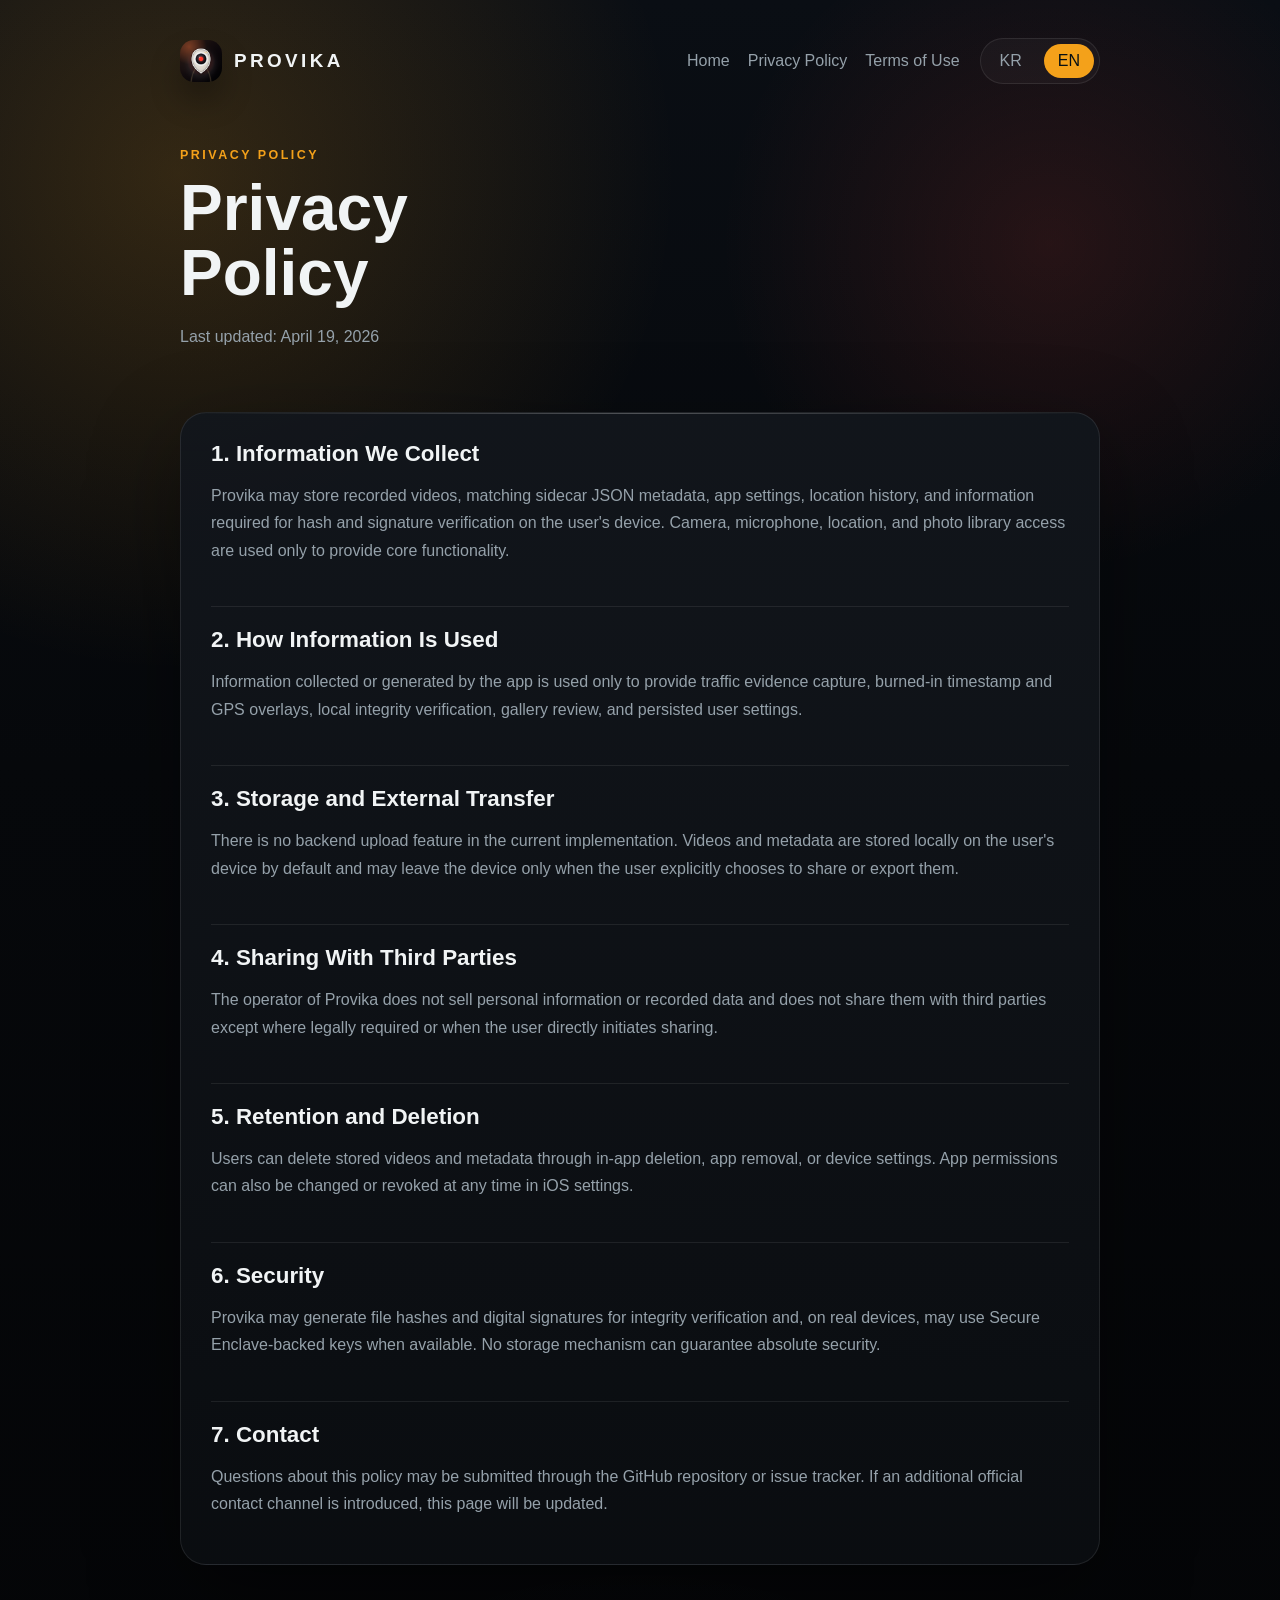
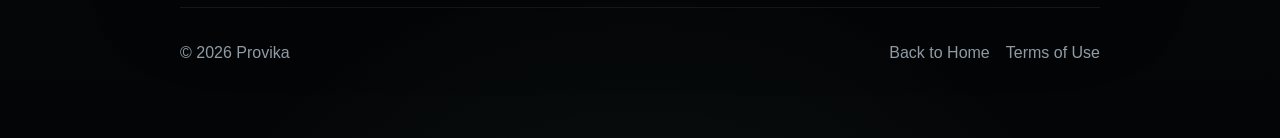
==== docs/privacy.html @ 461ba438 "docs: 프로젝트 랜딩 페이지 및 약관·개인정보처리방침 페이지 추가 Co-Authored-By: Claude Opus 4.7 (1M context) <noreply@anthrop" ====
<!DOCTYPE html>
<html lang="ko">
<head>
  <meta charset="UTF-8">
  <meta name="viewport" content="width=device-width, initial-scale=1.0">
  <title>Provika Privacy Policy</title>
  <meta
    name="description"
    content="Provika 개인정보 처리방침"
  >
  <link rel="stylesheet" href="./styles.css">
</head>
<body data-page="privacy">
  <div class="site-shell site-shell-legal">
    <header class="topbar">
      <a class="brand" href="./index.html" aria-label="Provika home">
        <span class="brand-mark">
          <img src="./assets/provika-icon.png" alt="Provika icon">
        </span>
        <span class="brand-text">PROVIKA</span>
      </a>
      <div class="topbar-actions">
        <nav class="topnav">
          <a href="./index.html" data-i18n="legal.nav.home">홈</a>
          <a href="./privacy.html" data-i18n="nav.privacy">개인정보 처리방침</a>
          <a href="./terms.html" data-i18n="nav.terms">이용 약관</a>
        </nav>
        <div class="language-toggle" aria-label="Language selector">
          <button type="button" class="lang-button is-active" data-lang-button="ko">KR</button>
          <button type="button" class="lang-button" data-lang-button="en">EN</button>
        </div>
      </div>
    </header>

    <main class="legal-page">
      <div class="section-heading">
        <p class="eyebrow" data-i18n="privacy.eyebrow">PRIVACY POLICY</p>
        <h1 data-i18n="privacy.title">개인정보 처리방침</h1>
        <p class="section-copy" data-i18n="privacy.updated">최종 업데이트: 2026년 4월 19일</p>
      </div>

      <article class="legal-card">
        <section>
          <h2 data-i18n="privacy.section1.title">1. 수집하는 정보</h2>
          <p data-i18n="privacy.section1.body">
            Provika는 녹화 영상, 영상에 대응하는 sidecar JSON 메타데이터, 앱 설정, 위치 이력, 해시와 서명 검증에 필요한 정보를
            기기 안에 저장할 수 있습니다. 카메라, 마이크, 위치, 사진 라이브러리 접근은 기능 제공을 위해서만 사용됩니다.
          </p>
        </section>
        <section>
          <h2 data-i18n="privacy.section2.title">2. 정보 사용 목적</h2>
          <p data-i18n="privacy.section2.body">
            수집되거나 생성된 정보는 교통 위반 증거 촬영, 프레임 내 타임스탬프 및 GPS 오버레이, 로컬 무결성 검증, 갤러리 조회,
            사용자 설정 유지 기능을 제공하기 위해서만 사용됩니다.
          </p>
        </section>
        <section>
          <h2 data-i18n="privacy.section3.title">3. 저장 및 외부 전송</h2>
          <p data-i18n="privacy.section3.body">
            현재 구현에는 백엔드 업로드 기능이 없습니다. 영상과 메타데이터는 기본적으로 사용자의 기기에 로컬 저장되며,
            사용자가 공유 기능을 직접 실행하는 경우에만 데이터가 기기 밖으로 전송될 수 있습니다.
          </p>
        </section>
        <section>
          <h2 data-i18n="privacy.section4.title">4. 제3자 제공</h2>
          <p data-i18n="privacy.section4.body">
            Provika 운영자는 사용자의 개인정보나 녹화 데이터를 판매하지 않으며, 법적 의무가 있거나 사용자가 직접 공유를 선택한 경우를 제외하고
            제3자에게 제공하지 않습니다.
          </p>
        </section>
        <section>
          <h2 data-i18n="privacy.section5.title">5. 보관과 삭제</h2>
          <p data-i18n="privacy.section5.body">
            사용자는 앱 내 삭제 기능, 앱 제거, 기기 설정을 통해 저장된 영상과 메타데이터를 삭제할 수 있습니다. 앱 권한은 iOS 설정에서 언제든지 변경하거나 철회할 수 있습니다.
          </p>
        </section>
        <section>
          <h2 data-i18n="privacy.section6.title">6. 보안</h2>
          <p data-i18n="privacy.section6.body">
            무결성 검증을 위해 파일 해시와 전자서명이 생성될 수 있으며, 실기기에서는 가능할 경우 Secure Enclave 기반 키를 사용합니다.
            다만 어떤 저장 방식도 절대적인 보안을 보장하지는 않습니다.
          </p>
        </section>
        <section>
          <h2 data-i18n="privacy.section7.title">7. 문의</h2>
          <p data-i18n="privacy.section7.body">
            본 정책에 대한 문의는 GitHub 저장소 또는 이슈 페이지를 통해 접수할 수 있습니다. 공식 연락 채널이 추가되면 이 페이지에 반영됩니다.
          </p>
        </section>
      </article>
    </main>

    <footer class="footer">
      <p>© <span id="year"></span> Provika</p>
      <div class="footer-links">
        <a href="./index.html" data-i18n="legal.footer.home">홈으로</a>
        <a href="./terms.html" data-i18n="footer.terms">이용 약관</a>
      </div>
    </footer>
  </div>

  <script src="./app.js?v=2026041901"></script>
</body>
</html>
---- docs/styles.css ----
:root {
  --bg: #06080b;
  --bg-soft: #0d1117;
  --panel: rgba(15, 19, 24, 0.82);
  --panel-strong: rgba(18, 23, 29, 0.94);
  --border: rgba(255, 255, 255, 0.09);
  --text: #f1f4f5;
  --muted: #95a1aa;
  --amber: #f4a11a;
  --amber-soft: rgba(244, 161, 26, 0.16);
  --red: #ff4939;
  --red-soft: rgba(255, 73, 57, 0.15);
  --mint: #90ffd6;
  --mint-soft: rgba(144, 255, 214, 0.16);
  --slate: #1d242c;
  --shadow: 0 30px 90px rgba(0, 0, 0, 0.38);
  --radius-xl: 36px;
  --radius-lg: 26px;
  --radius-md: 20px;
  --radius-sm: 14px;
  --content-width: 1240px;
}

* {
  box-sizing: border-box;
}

html {
  scroll-behavior: smooth;
}

body {
  margin: 0;
  min-height: 100vh;
  color: var(--text);
  background:
    radial-gradient(circle at 14% 10%, rgba(244, 161, 26, 0.18), transparent 26%),
    radial-gradient(circle at 82% 14%, rgba(255, 73, 57, 0.12), transparent 18%),
    radial-gradient(circle at 50% 120%, rgba(144, 255, 214, 0.08), transparent 24%),
    linear-gradient(180deg, #0a0e14 0%, #06080b 44%, #040507 100%);
  font-family: "Avenir Next Condensed", "Avenir Next", "Pretendard Variable", "Pretendard", "Apple SD Gothic Neo", sans-serif;
}

img {
  display: block;
  width: 100%;
}

a {
  color: inherit;
  text-decoration: none;
}

button {
  font: inherit;
}

.site-shell {
  width: min(calc(100% - 40px), var(--content-width));
  margin: 0 auto;
  padding: 28px 0 60px;
}

.site-shell-legal {
  width: min(calc(100% - 40px), 920px);
}

.topbar,
.topbar-actions,
.topnav,
.language-toggle,
.hero-actions,
.footer,
.footer-links,
.device-header,
.release-notes {
  display: flex;
  align-items: center;
}

.topbar {
  justify-content: space-between;
  gap: 24px;
  padding: 10px 0 30px;
}

.topbar-actions {
  gap: 20px;
}

.brand {
  display: inline-flex;
  align-items: center;
  gap: 12px;
}

.brand-mark {
  width: 42px;
  height: 42px;
  overflow: hidden;
  border-radius: 14px;
  box-shadow: 0 18px 30px rgba(0, 0, 0, 0.28);
}

.brand-text {
  font-size: 1.18rem;
  font-weight: 800;
  letter-spacing: 0.18em;
}

.topnav {
  gap: 18px;
  flex-wrap: wrap;
}

.topnav a,
.footer-links a {
  color: var(--muted);
  transition: color 160ms ease;
}

.topnav a:hover,
.footer-links a:hover {
  color: var(--text);
}

.language-toggle {
  gap: 8px;
  padding: 5px;
  border: 1px solid var(--border);
  border-radius: 999px;
  background: rgba(255, 255, 255, 0.03);
}

.lang-button {
  border: 0;
  border-radius: 999px;
  padding: 8px 14px;
  color: var(--muted);
  background: transparent;
  cursor: pointer;
}

.lang-button.is-active {
  color: #071014;
  background: var(--amber);
}

.hero,
.workflow-section,
.surfaces-section,
.trust-section,
.support-section,
.legal-page {
  margin-top: 34px;
}

.hero {
  display: grid;
  grid-template-columns: minmax(0, 1.02fr) minmax(0, 0.98fr);
  gap: 28px;
  align-items: stretch;
}

.hero-copy,
.hero-panel,
.process-card,
.surface-card,
.trust-card,
.support-card,
.legal-card {
  position: relative;
  overflow: hidden;
  border: 1px solid var(--border);
  border-radius: var(--radius-lg);
  background: linear-gradient(180deg, rgba(18, 22, 28, 0.96), rgba(11, 14, 18, 0.9));
  box-shadow: var(--shadow);
}

.hero-copy {
  padding: 40px;
}

.hero-copy::before,
.support-card::before,
.legal-card::before {
  content: "";
  position: absolute;
  inset: 0 auto auto 0;
  width: 100%;
  height: 1px;
  background: linear-gradient(90deg, transparent, rgba(255, 255, 255, 0.26), transparent);
}

.eyebrow {
  margin: 0 0 14px;
  color: var(--amber);
  font-size: 0.78rem;
  font-weight: 800;
  letter-spacing: 0.2em;
}

h1,
h2,
h3 {
  margin: 0;
  line-height: 1.02;
}

h1 {
  font-size: clamp(2.9rem, 5vw, 5.2rem);
  max-width: 11ch;
}

h2 {
  font-size: clamp(2rem, 3.5vw, 3.4rem);
}

h3 {
  font-size: 1.32rem;
}

.hero-text,
.section-copy,
.hero-note p,
.process-card p,
.surface-card p,
.trust-card p,
.contact-meta,
.legal-card p {
  color: var(--muted);
  line-height: 1.72;
}

.hero-text {
  max-width: 58ch;
  margin: 18px 0 0;
}

.hero-actions {
  gap: 14px;
  margin-top: 28px;
  flex-wrap: wrap;
}

.button {
  display: inline-flex;
  align-items: center;
  justify-content: center;
  min-height: 52px;
  padding: 0 20px;
  border-radius: 999px;
  font-weight: 800;
}

.button-primary {
  color: #071014;
  background: var(--amber);
}

.button-secondary {
  border: 1px solid var(--border);
  background: rgba(255, 255, 255, 0.04);
}

.hero-stats {
  display: grid;
  grid-template-columns: repeat(3, minmax(0, 1fr));
  gap: 14px;
  margin: 34px 0 0;
}

.hero-stats div,
.process-card,
.surface-card,
.trust-card,
.contact-card {
  border: 1px solid var(--border);
  border-radius: var(--radius-md);
  background: var(--panel);
}

.hero-stats div {
  padding: 18px;
}

.hero-stats dt {
  color: var(--muted);
  font-size: 0.92rem;
}

.hero-stats dd {
  margin: 10px 0 0;
  font-size: 1.08rem;
  font-weight: 800;
}

.hero-visual {
  display: grid;
  gap: 18px;
}

.hero-device {
  padding: 20px;
}

.device-header {
  justify-content: space-between;
  gap: 14px;
  margin-bottom: 18px;
  color: var(--muted);
  font-size: 0.82rem;
  letter-spacing: 0.14em;
}

.signal-dot {
  width: 10px;
  height: 10px;
  border-radius: 50%;
  background: var(--red);
  box-shadow: 0 0 0 6px rgba(255, 73, 57, 0.14);
}

.device-title {
  margin-right: auto;
  font-weight: 800;
}

.device-state {
  color: var(--amber);
}

.device-preview {
  position: relative;
  min-height: 500px;
  overflow: hidden;
  border-radius: 30px;
  background:
    linear-gradient(180deg, rgba(255, 255, 255, 0.04), rgba(255, 255, 255, 0.01)),
    linear-gradient(180deg, #272f38 0%, #171e25 28%, #10161d 100%);
}

.road-grid {
  position: absolute;
  inset: 0;
  background:
    radial-gradient(circle at 50% 16%, rgba(255, 73, 57, 0.18), transparent 20%),
    linear-gradient(180deg, transparent 0%, rgba(0, 0, 0, 0.18) 100%),
    linear-gradient(90deg, transparent 47.4%, rgba(255, 255, 255, 0.2) 47.4%, rgba(255, 255, 255, 0.2) 52.6%, transparent 52.6%),
    linear-gradient(180deg, rgba(255, 255, 255, 0.03) 0 2px, transparent 2px 100%);
  background-size: 100% 100%, 100% 100%, 100% 100%, 100% 48px;
  opacity: 0.72;
}

.overlay-stack {
  position: absolute;
  left: 20px;
  bottom: 22px;
  display: grid;
  gap: 10px;
  padding: 16px 18px;
  min-width: min(100% - 40px, 360px);
  border: 1px solid rgba(255, 255, 255, 0.08);
  border-radius: 20px;
  background: rgba(7, 10, 14, 0.78);
  backdrop-filter: blur(14px);
  font-family: "SF Mono", "Menlo", "Consolas", monospace;
  color: #f5f7f8;
}

.preview-badge {
  position: absolute;
  top: 18px;
  right: 18px;
  padding: 10px 14px;
  border-radius: 999px;
  background: rgba(244, 161, 26, 0.14);
  color: var(--amber);
  font-weight: 800;
}

.hero-sidecar {
  display: grid;
  grid-template-columns: 1.1fr 0.9fr;
  gap: 18px;
}

.hero-note {
  padding: 24px;
}

.hero-note-strong {
  background:
    radial-gradient(circle at 90% 18%, rgba(244, 161, 26, 0.1), transparent 26%),
    linear-gradient(180deg, rgba(20, 24, 30, 0.98), rgba(11, 14, 18, 0.92));
}

.hero-note-kicker,
.surface-kicker,
.trust-kicker,
.contact-label {
  display: block;
  margin-bottom: 10px;
  color: var(--amber);
  font-size: 0.76rem;
  font-weight: 800;
  letter-spacing: 0.18em;
}

.integrity-list,
.trust-list {
  margin: 18px 0 0;
  padding: 0;
  list-style: none;
}

.integrity-list li,
.trust-list li {
  display: flex;
  justify-content: space-between;
  gap: 16px;
  padding: 12px 0;
  border-top: 1px solid rgba(255, 255, 255, 0.06);
}

.integrity-list li:first-child,
.trust-list li:first-child {
  border-top: 0;
}

.section-heading {
  max-width: 760px;
  margin-bottom: 22px;
}

.process-grid,
.surface-grid,
.contact-grid {
  display: grid;
  gap: 18px;
}

.process-grid {
  grid-template-columns: repeat(4, minmax(0, 1fr));
}

.surface-grid,
.contact-grid {
  grid-template-columns: repeat(3, minmax(0, 1fr));
}

.process-card,
.surface-card,
.trust-card,
.contact-card {
  padding: 22px;
}

.surface-card-highlight,
.contact-card-accent {
  background:
    radial-gradient(circle at top right, rgba(244, 161, 26, 0.16), transparent 32%),
    var(--panel-strong);
}

.process-index {
  display: inline-flex;
  align-items: center;
  justify-content: center;
  width: 48px;
  height: 48px;
  margin-bottom: 18px;
  border-radius: 999px;
  background: rgba(255, 255, 255, 0.04);
  color: var(--amber);
  font-weight: 800;
}

.trust-layout {
  display: grid;
  grid-template-columns: 1.2fr 0.8fr 0.8fr;
  gap: 18px;
}

.trust-card-large {
  background:
    radial-gradient(circle at top right, rgba(144, 255, 214, 0.14), transparent 28%),
    linear-gradient(180deg, rgba(17, 24, 28, 0.96), rgba(10, 14, 17, 0.92));
}

.support-card,
.legal-card {
  padding: 30px;
}

.contact-card {
  display: grid;
  gap: 10px;
}

.contact-card strong {
  font-size: 1.12rem;
}

.legal-page {
  display: grid;
  gap: 24px;
}

.legal-card {
  display: grid;
  gap: 26px;
}

.legal-card section {
  padding-top: 22px;
  border-top: 1px solid rgba(255, 255, 255, 0.08);
}

.legal-card section:first-child {
  padding-top: 0;
  border-top: 0;
}

.legal-card h2 {
  font-size: 1.4rem;
  margin-bottom: 12px;
}

.legal-card-center {
  text-align: center;
  justify-items: center;
}

.footer {
  justify-content: space-between;
  gap: 18px;
  margin-top: 42px;
  padding-top: 20px;
  border-top: 1px solid rgba(255, 255, 255, 0.08);
  color: var(--muted);
}

.footer-links {
  gap: 16px;
  flex-wrap: wrap;
}

@media (max-width: 1100px) {
  .hero {
    grid-template-columns: 1fr;
  }

  .process-grid {
    grid-template-columns: repeat(2, minmax(0, 1fr));
  }

  .surface-grid,
  .contact-grid,
  .trust-layout,
  .hero-sidecar {
    grid-template-columns: 1fr;
  }
}

@media (max-width: 760px) {
  .site-shell {
    width: min(calc(100% - 24px), var(--content-width));
    padding-top: 20px;
  }

  .topbar,
  .topbar-actions {
    flex-direction: column;
    align-items: flex-start;
  }

  .hero-copy,
  .hero-device,
  .hero-note,
  .support-card,
  .legal-card {
    padding: 22px;
  }

  .process-grid,
  .surface-grid,
  .contact-grid,
  .hero-stats {
    grid-template-columns: 1fr;
  }

  .device-preview {
    min-height: 380px;
  }

  h1 {
    font-size: clamp(2.3rem, 11vw, 3.8rem);
  }

  h2 {
    font-size: clamp(1.7rem, 8vw, 2.5rem);
  }

  .footer {
    flex-direction: column;
    align-items: flex-start;
  }
}
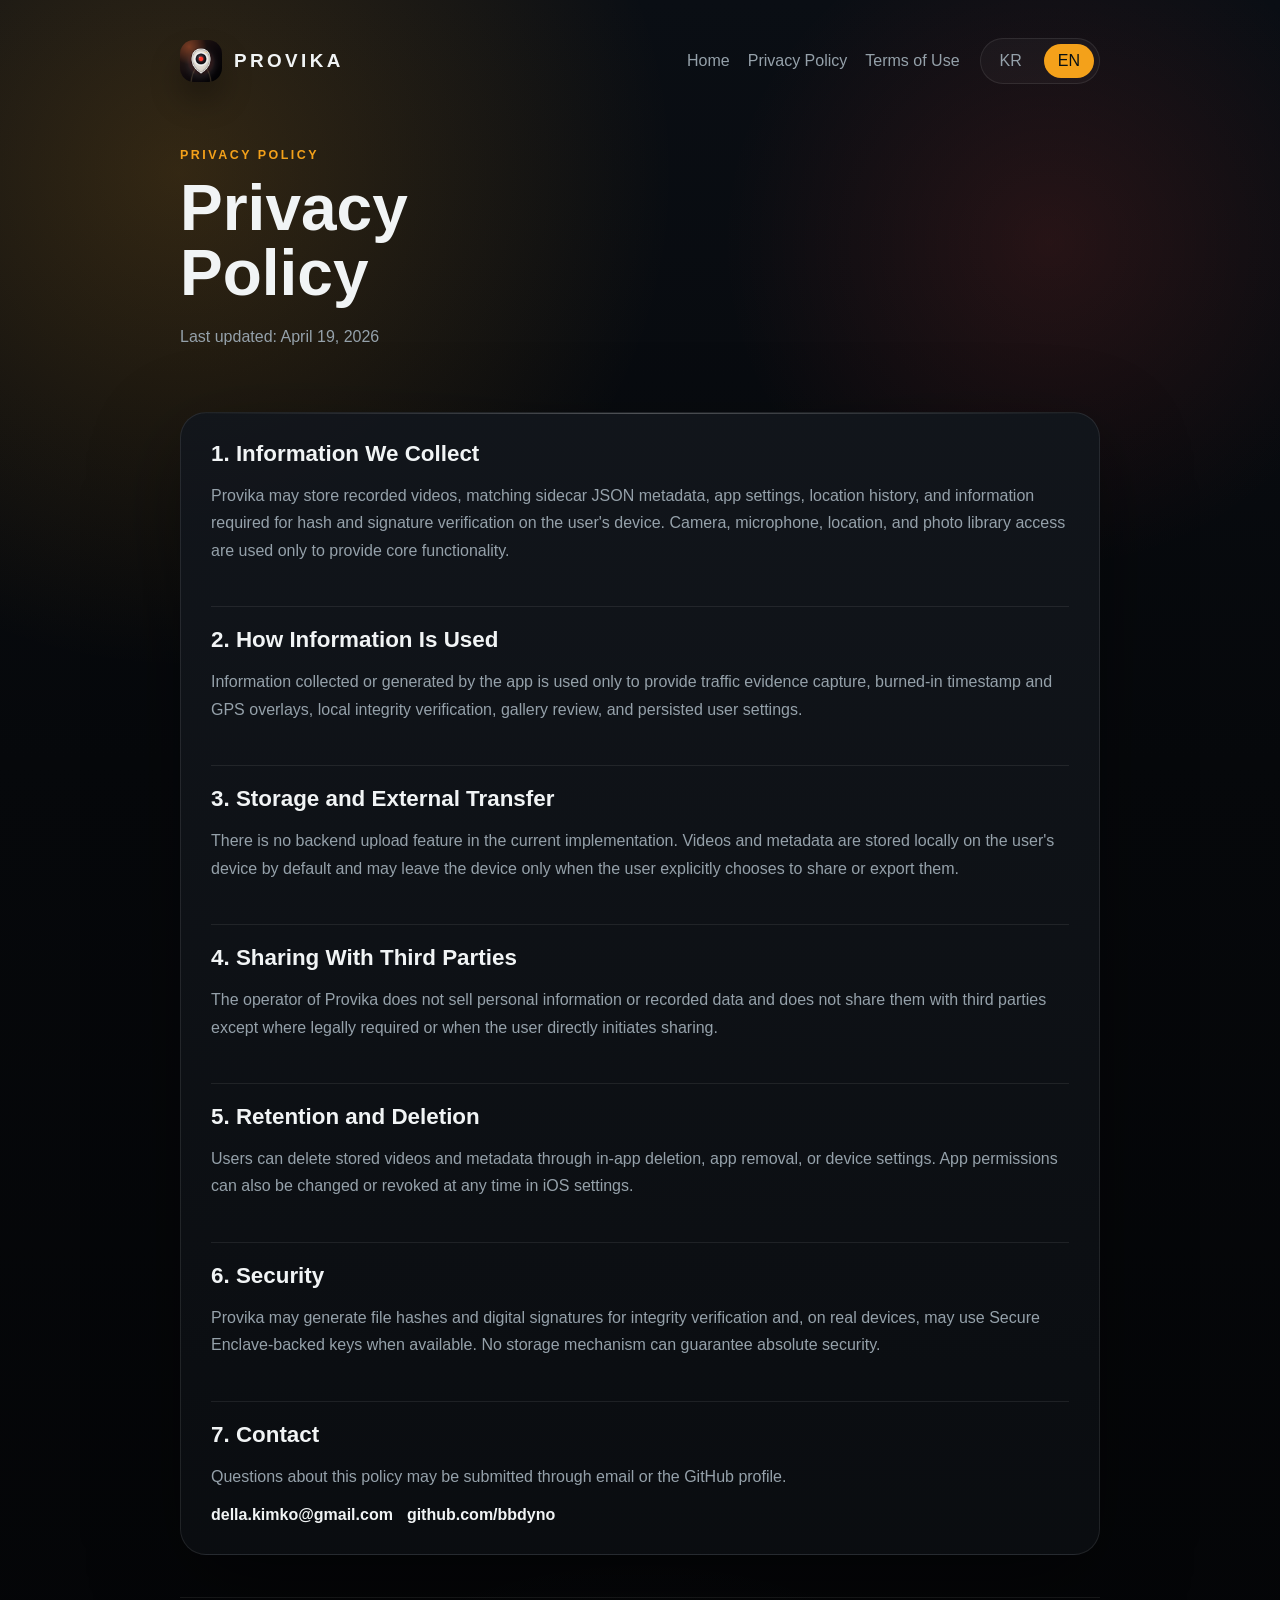
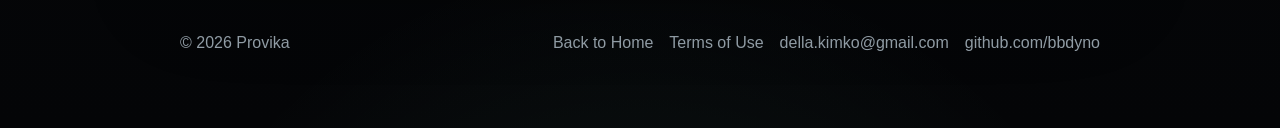
==== commit f11636e1: "chore: Firebase Hosting 설정 및 랜딩 페이지 업데이트 - firebase.json / .firebaserc: docs/를 Firebase Hosting publ" ====
--- a/docs/privacy.html
+++ b/docs/privacy.html
@@ -84,8 +84,12 @@
         <section>
           <h2 data-i18n="privacy.section7.title">7. 문의</h2>
           <p data-i18n="privacy.section7.body">
-            본 정책에 대한 문의는 GitHub 저장소 또는 이슈 페이지를 통해 접수할 수 있습니다. 공식 연락 채널이 추가되면 이 페이지에 반영됩니다.
+            본 정책에 대한 문의는 이메일 또는 GitHub 프로필을 통해 접수할 수 있습니다.
           </p>
+          <div class="legal-inline-links">
+            <a href="mailto:della.kimko@gmail.com">della.kimko@gmail.com</a>
+            <a href="https://github.com/bbdyno" target="_blank" rel="noreferrer">github.com/bbdyno</a>
+          </div>
         </section>
       </article>
     </main>
@@ -95,6 +99,8 @@
       <div class="footer-links">
         <a href="./index.html" data-i18n="legal.footer.home">홈으로</a>
         <a href="./terms.html" data-i18n="footer.terms">이용 약관</a>
+        <a href="mailto:della.kimko@gmail.com">della.kimko@gmail.com</a>
+        <a href="https://github.com/bbdyno" target="_blank" rel="noreferrer">github.com/bbdyno</a>
       </div>
     </footer>
   </div>
--- a/docs/styles.css
+++ b/docs/styles.css
@@ -522,6 +522,18 @@
   border-top: 0;
 }
 
+.legal-inline-links {
+  display: flex;
+  flex-wrap: wrap;
+  gap: 14px;
+  margin-top: 14px;
+}
+
+.legal-inline-links a {
+  color: var(--text);
+  font-weight: 700;
+}
+
 .legal-card h2 {
   font-size: 1.4rem;
   margin-bottom: 12px;
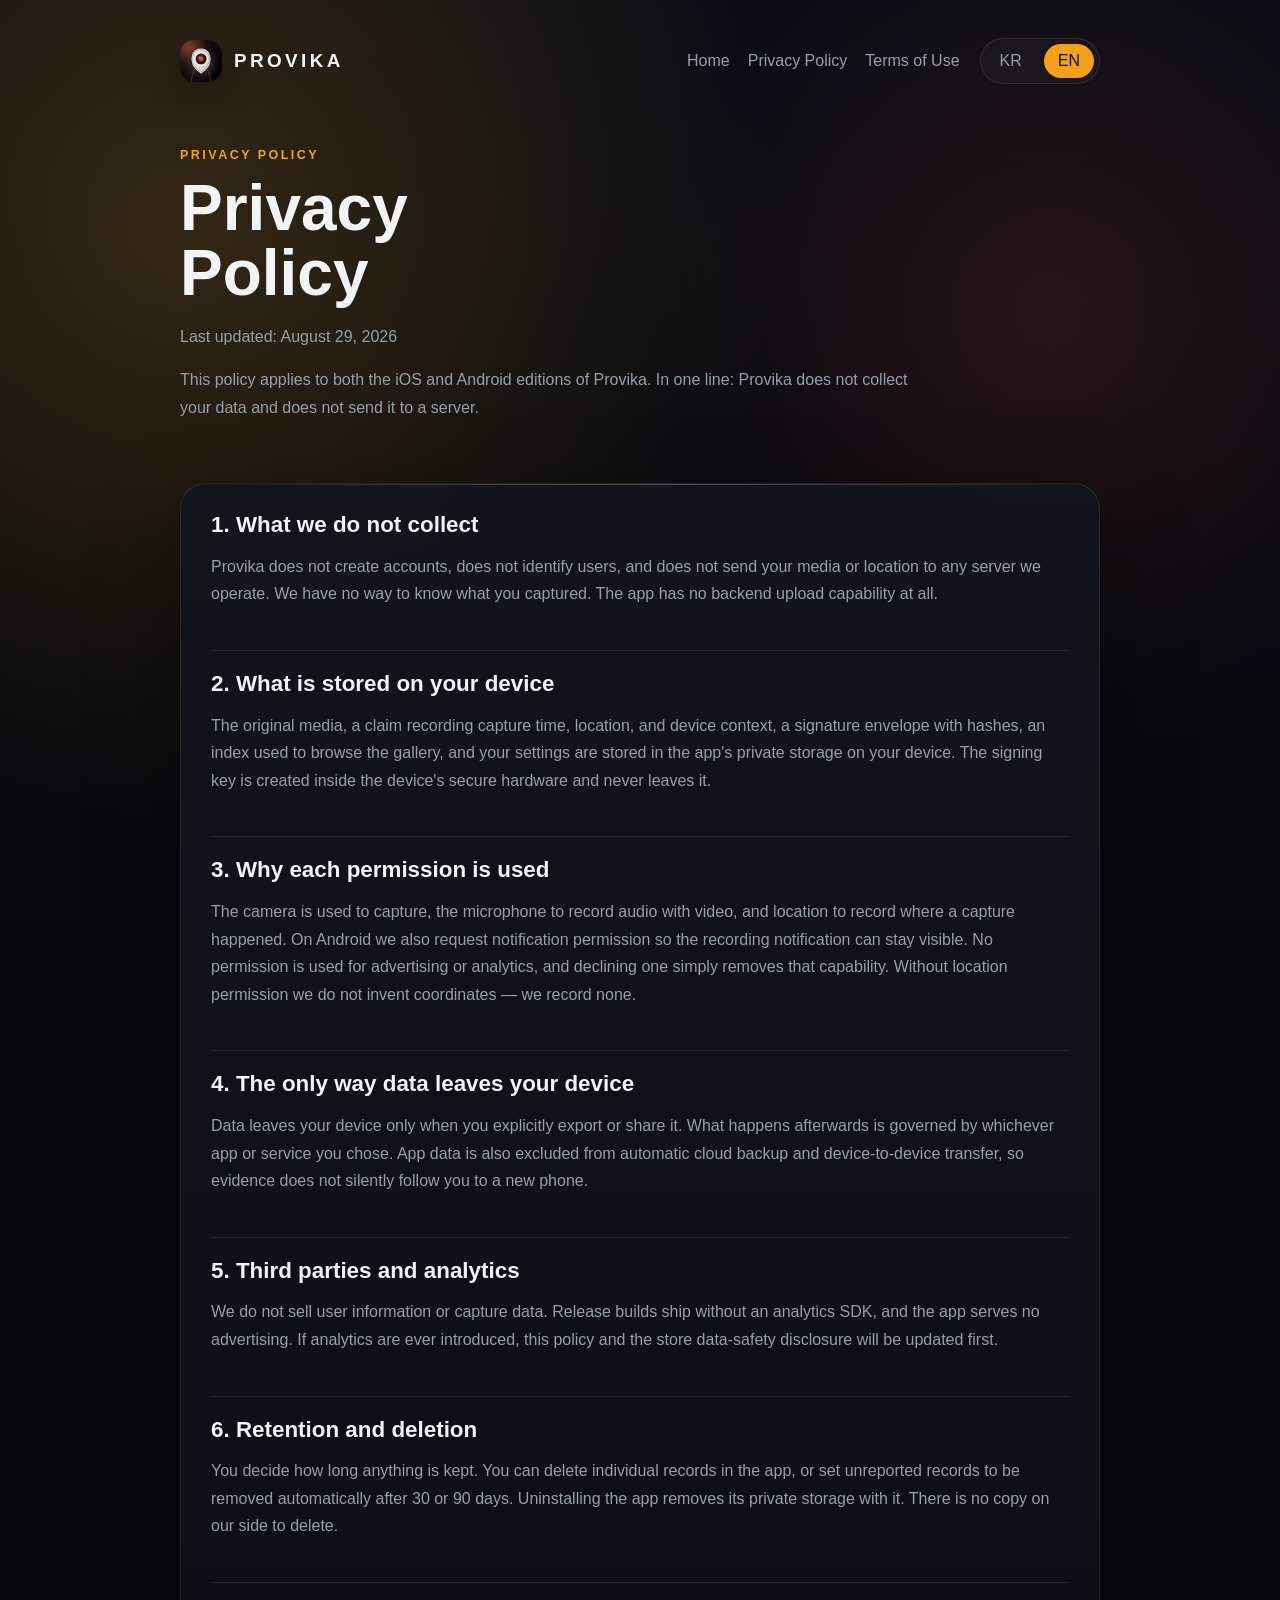
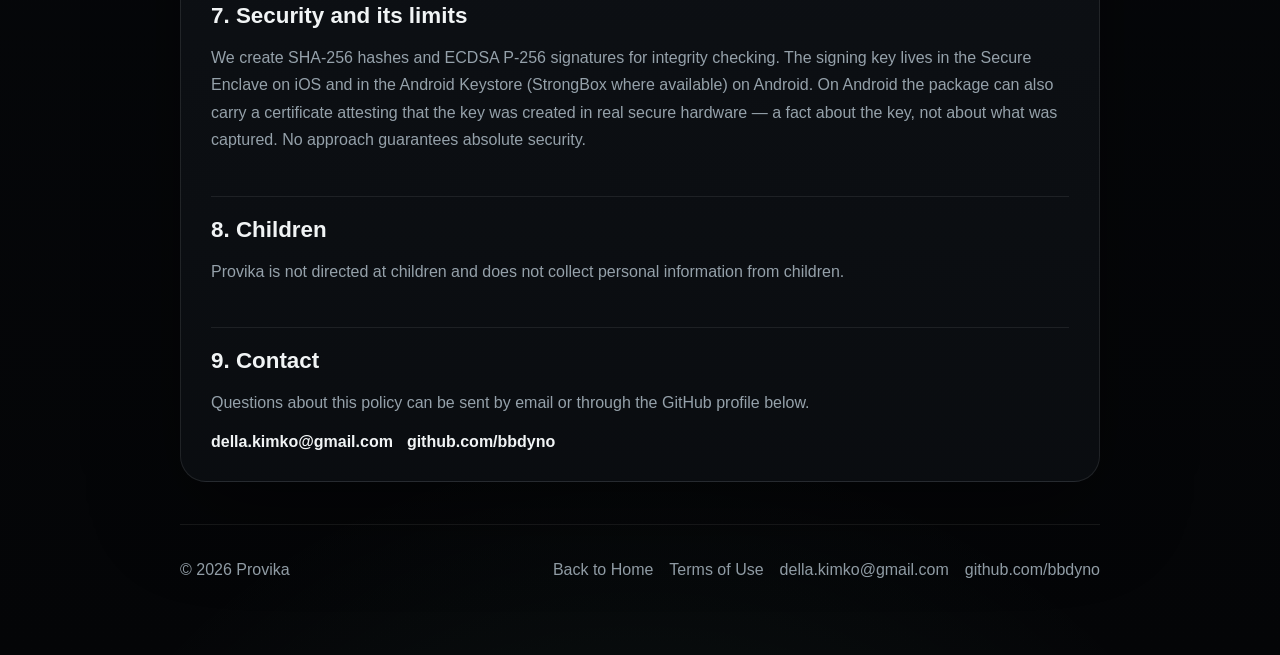
==== commit 37c4ac5e: "docs: 약관·개인정보 개정과 사이트 2.0 정합 약관과 개인정보 처리방침을 iOS·Android 공통 문서로 다시 썼다. 문서를 두 벌 운영하면 내용이 갈라지므로 하나로 두되," ====
--- a/docs/privacy.html
+++ b/docs/privacy.html
@@ -4,10 +4,7 @@
   <meta charset="UTF-8">
   <meta name="viewport" content="width=device-width, initial-scale=1.0">
   <title>Provika Privacy Policy</title>
-  <meta
-    name="description"
-    content="Provika 개인정보 처리방침"
-  >
+  <meta name="description" content="Provika 개인정보 처리방침">
   <link rel="stylesheet" href="./styles.css">
 </head>
 <body data-page="privacy">
@@ -36,55 +33,63 @@
       <div class="section-heading">
         <p class="eyebrow" data-i18n="privacy.eyebrow">PRIVACY POLICY</p>
         <h1 data-i18n="privacy.title">개인정보 처리방침</h1>
-        <p class="section-copy" data-i18n="privacy.updated">최종 업데이트: 2026년 4월 19일</p>
+        <p class="section-copy" data-i18n="privacy.updated">최종 업데이트: 2026년 8월 29일</p>
+        <p class="section-copy" data-i18n="privacy.intro">본 방침은 iOS 판과 Android 판 Provika에 함께 적용됩니다. 한 줄로 요약하면, Provika는 사용자의 데이터를 수집하지 않으며 서버로 보내지 않습니다.</p>
       </div>
 
       <article class="legal-card">
         <section>
-          <h2 data-i18n="privacy.section1.title">1. 수집하는 정보</h2>
+          <h2 data-i18n="privacy.section1.title">1. 수집하지 않는 것</h2>
           <p data-i18n="privacy.section1.body">
-            Provika는 녹화 영상, 영상에 대응하는 sidecar JSON 메타데이터, 앱 설정, 위치 이력, 해시와 서명 검증에 필요한 정보를
-            기기 안에 저장할 수 있습니다. 카메라, 마이크, 위치, 사진 라이브러리 접근은 기능 제공을 위해서만 사용됩니다.
+            Provika는 계정을 만들지 않고, 사용자를 식별하지 않으며, 촬영한 미디어나 위치를 운영자의 서버로 보내지 않습니다. 운영자는 사용자가 무엇을 촬영했는지 알 수 없습니다. 앱에는 백엔드 업로드 기능 자체가 없습니다.
           </p>
         </section>
         <section>
-          <h2 data-i18n="privacy.section2.title">2. 정보 사용 목적</h2>
+          <h2 data-i18n="privacy.section2.title">2. 기기 안에 저장되는 것</h2>
           <p data-i18n="privacy.section2.body">
-            수집되거나 생성된 정보는 교통 위반 증거 촬영, 프레임 내 타임스탬프 및 GPS 오버레이, 로컬 무결성 검증, 갤러리 조회,
-            사용자 설정 유지 기능을 제공하기 위해서만 사용됩니다.
+            촬영한 원본 미디어, 촬영 시각·위치·기기 정보를 담은 클레임, 해시와 서명이 담긴 봉투, 갤러리 조회용 인덱스, 앱 설정이 기기의 앱 전용 저장소에 남습니다. 서명 키는 기기의 보안 하드웨어 안에서 만들어지고 앱 밖으로 나오지 않습니다.
           </p>
         </section>
         <section>
-          <h2 data-i18n="privacy.section3.title">3. 저장 및 외부 전송</h2>
+          <h2 data-i18n="privacy.section3.title">3. 권한을 쓰는 이유</h2>
           <p data-i18n="privacy.section3.body">
-            현재 구현에는 백엔드 업로드 기능이 없습니다. 영상과 메타데이터는 기본적으로 사용자의 기기에 로컬 저장되며,
-            사용자가 공유 기능을 직접 실행하는 경우에만 데이터가 기기 밖으로 전송될 수 있습니다.
+            카메라는 촬영에, 마이크는 영상의 음성 기록에, 위치는 촬영 위치 기록에 사용합니다. Android 에서는 녹화 중 상시 알림을 위해 알림 권한을 함께 요청합니다. 어떤 권한도 광고나 분석 목적으로 쓰이지 않으며, 거부해도 해당 기능만 빠진 채로 앱을 쓸 수 있습니다. 위치 권한이 없으면 좌표를 지어내지 않고 기록에 남기지 않습니다.
           </p>
         </section>
         <section>
-          <h2 data-i18n="privacy.section4.title">4. 제3자 제공</h2>
+          <h2 data-i18n="privacy.section4.title">4. 데이터가 기기를 벗어나는 유일한 경우</h2>
           <p data-i18n="privacy.section4.body">
-            Provika 운영자는 사용자의 개인정보나 녹화 데이터를 판매하지 않으며, 법적 의무가 있거나 사용자가 직접 공유를 선택한 경우를 제외하고
-            제3자에게 제공하지 않습니다.
+            사용자가 직접 내보내기나 공유를 실행할 때만 데이터가 기기 밖으로 나갑니다. 그 이후 데이터가 어디로 가는지는 사용자가 고른 앱이나 서비스의 정책을 따릅니다. 자동 클라우드 백업과 기기 간 전송에서도 앱 데이터를 제외하도록 설정해 두었으므로, 기기를 바꿔도 증거가 자동으로 따라가지 않습니다.
           </p>
         </section>
         <section>
-          <h2 data-i18n="privacy.section5.title">5. 보관과 삭제</h2>
+          <h2 data-i18n="privacy.section5.title">5. 제3자 제공과 분석 도구</h2>
           <p data-i18n="privacy.section5.body">
-            사용자는 앱 내 삭제 기능, 앱 제거, 기기 설정을 통해 저장된 영상과 메타데이터를 삭제할 수 있습니다. 앱 권한은 iOS 설정에서 언제든지 변경하거나 철회할 수 있습니다.
+            운영자는 사용자 정보나 촬영 데이터를 판매하지 않습니다. 출시 빌드에는 분석 SDK 를 포함하지 않으며, 앱은 광고를 제공하지 않습니다. 앞으로 분석 도구를 도입하게 되면 이 방침과 스토어의 데이터 안전 정보에 먼저 반영합니다.
           </p>
         </section>
         <section>
-          <h2 data-i18n="privacy.section6.title">6. 보안</h2>
+          <h2 data-i18n="privacy.section6.title">6. 보관과 삭제</h2>
           <p data-i18n="privacy.section6.body">
-            무결성 검증을 위해 파일 해시와 전자서명이 생성될 수 있으며, 실기기에서는 가능할 경우 Secure Enclave 기반 키를 사용합니다.
-            다만 어떤 저장 방식도 절대적인 보안을 보장하지는 않습니다.
+            보관 기간은 사용자가 정합니다. 앱 안에서 개별 기록을 지울 수 있고, 미신고 기록을 30일 또는 90일 뒤 자동으로 지우도록 설정할 수도 있습니다. 앱을 삭제하면 앱 전용 저장소의 데이터도 함께 사라집니다. 운영자 측에는 지울 사본이 없습니다.
           </p>
         </section>
         <section>
-          <h2 data-i18n="privacy.section7.title">7. 문의</h2>
+          <h2 data-i18n="privacy.section7.title">7. 보안과 그 한계</h2>
           <p data-i18n="privacy.section7.body">
-            본 정책에 대한 문의는 이메일 또는 GitHub 프로필을 통해 접수할 수 있습니다.
+            무결성 확인을 위해 SHA-256 해시와 ECDSA P-256 서명을 만듭니다. 서명 키는 iOS 에서는 Secure Enclave, Android 에서는 Android Keystore(가능한 기기에서는 StrongBox)에 보관됩니다. Android 에서는 키가 실제 보안 하드웨어에서 만들어졌음을 증명하는 인증서를 함께 담을 수 있으며, 이는 키에 대한 사실일 뿐 촬영 내용의 진위와는 무관합니다. 어떤 방식도 절대적인 보안을 보장하지는 않습니다.
+          </p>
+        </section>
+        <section>
+          <h2 data-i18n="privacy.section8.title">8. 아동</h2>
+          <p data-i18n="privacy.section8.body">
+            Provika는 아동을 대상으로 하지 않으며, 아동으로부터 개인정보를 수집하지 않습니다.
+          </p>
+        </section>
+        <section>
+          <h2 data-i18n="privacy.section9.title">9. 문의</h2>
+          <p data-i18n="privacy.section9.body">
+            본 방침에 대한 문의는 이메일 또는 GitHub 프로필을 통해 접수할 수 있습니다.
           </p>
           <div class="legal-inline-links">
             <a href="mailto:della.kimko@gmail.com">della.kimko@gmail.com</a>
@@ -105,6 +110,6 @@
     </footer>
   </div>
 
-  <script src="./app.js?v=2026041901"></script>
+  <script src="./app.js?v=2026082901"></script>
 </body>
 </html>
--- a/docs/styles.css
+++ b/docs/styles.css
@@ -619,3 +619,131 @@
     align-items: flex-start;
   }
 }
+
+/* ---------- 스토어 배지 ---------- */
+/*
+  자리표시자 스타일이다. 출시 전에 Apple 과 Google 이 제공하는 공식 배지 이미지로 교체해야 한다.
+  두 회사 모두 배지 아트워크를 자체 제작하는 것을 브랜드 지침으로 금지한다.
+*/
+.store-badges {
+  display: flex;
+  flex-wrap: wrap;
+  gap: 12px;
+  margin-bottom: 22px;
+}
+
+.store-badge {
+  display: flex;
+  flex-direction: column;
+  gap: 2px;
+  padding: 10px 20px;
+  min-width: 168px;
+  border: 1px solid var(--border);
+  border-radius: var(--radius-sm);
+  background: rgba(255, 255, 255, 0.06);
+  color: var(--text);
+  text-decoration: none;
+  transition: border-color 0.2s ease, background 0.2s ease;
+}
+
+.store-badge:hover,
+.store-badge:focus-visible {
+  border-color: rgba(255, 255, 255, 0.28);
+  background: rgba(255, 255, 255, 0.1);
+}
+
+.store-badge-kicker {
+  font-size: 0.72rem;
+  letter-spacing: 0.04em;
+  color: var(--muted);
+}
+
+.store-badge-name {
+  font-size: 1.05rem;
+  font-weight: 600;
+  letter-spacing: -0.01em;
+}
+
+/* 아직 출시되지 않은 스토어는 눌러도 갈 곳이 없다는 걸 시각적으로 알린다. */
+.store-badge-pending {
+  opacity: 0.72;
+  border-style: dashed;
+}
+
+/* ---------- 플랫폼 섹션 ---------- */
+.platforms-section {
+  margin-top: 96px;
+}
+
+.platform-grid {
+  display: grid;
+  grid-template-columns: repeat(auto-fit, minmax(300px, 1fr));
+  gap: 20px;
+  margin-top: 32px;
+}
+
+.platform-card {
+  padding: 30px;
+  border: 1px solid var(--border);
+  border-radius: var(--radius-lg);
+  background: var(--panel);
+  box-shadow: var(--shadow);
+}
+
+.platform-kicker {
+  margin: 0 0 6px;
+  font-size: 0.74rem;
+  letter-spacing: 0.16em;
+  text-transform: uppercase;
+  color: var(--amber);
+}
+
+.platform-card h3 {
+  margin: 0 0 18px;
+  font-size: 1.25rem;
+  letter-spacing: -0.015em;
+}
+
+.platform-list {
+  margin: 0;
+  padding: 0;
+  list-style: none;
+  display: flex;
+  flex-direction: column;
+  gap: 12px;
+}
+
+.platform-list li {
+  position: relative;
+  padding-left: 18px;
+  color: var(--muted);
+  line-height: 1.65;
+}
+
+.platform-list li::before {
+  content: "";
+  position: absolute;
+  left: 0;
+  top: 0.62em;
+  width: 6px;
+  height: 6px;
+  border-radius: 50%;
+  background: var(--mint);
+}
+
+.platform-note {
+  margin-top: 24px;
+  padding: 16px 20px;
+  border: 1px solid var(--border);
+  border-radius: var(--radius-sm);
+  background: rgba(255, 255, 255, 0.03);
+  color: var(--muted);
+  font-size: 0.92rem;
+  line-height: 1.7;
+}
+
+@media (max-width: 720px) {
+  .store-badge {
+    flex: 1 1 100%;
+  }
+}
